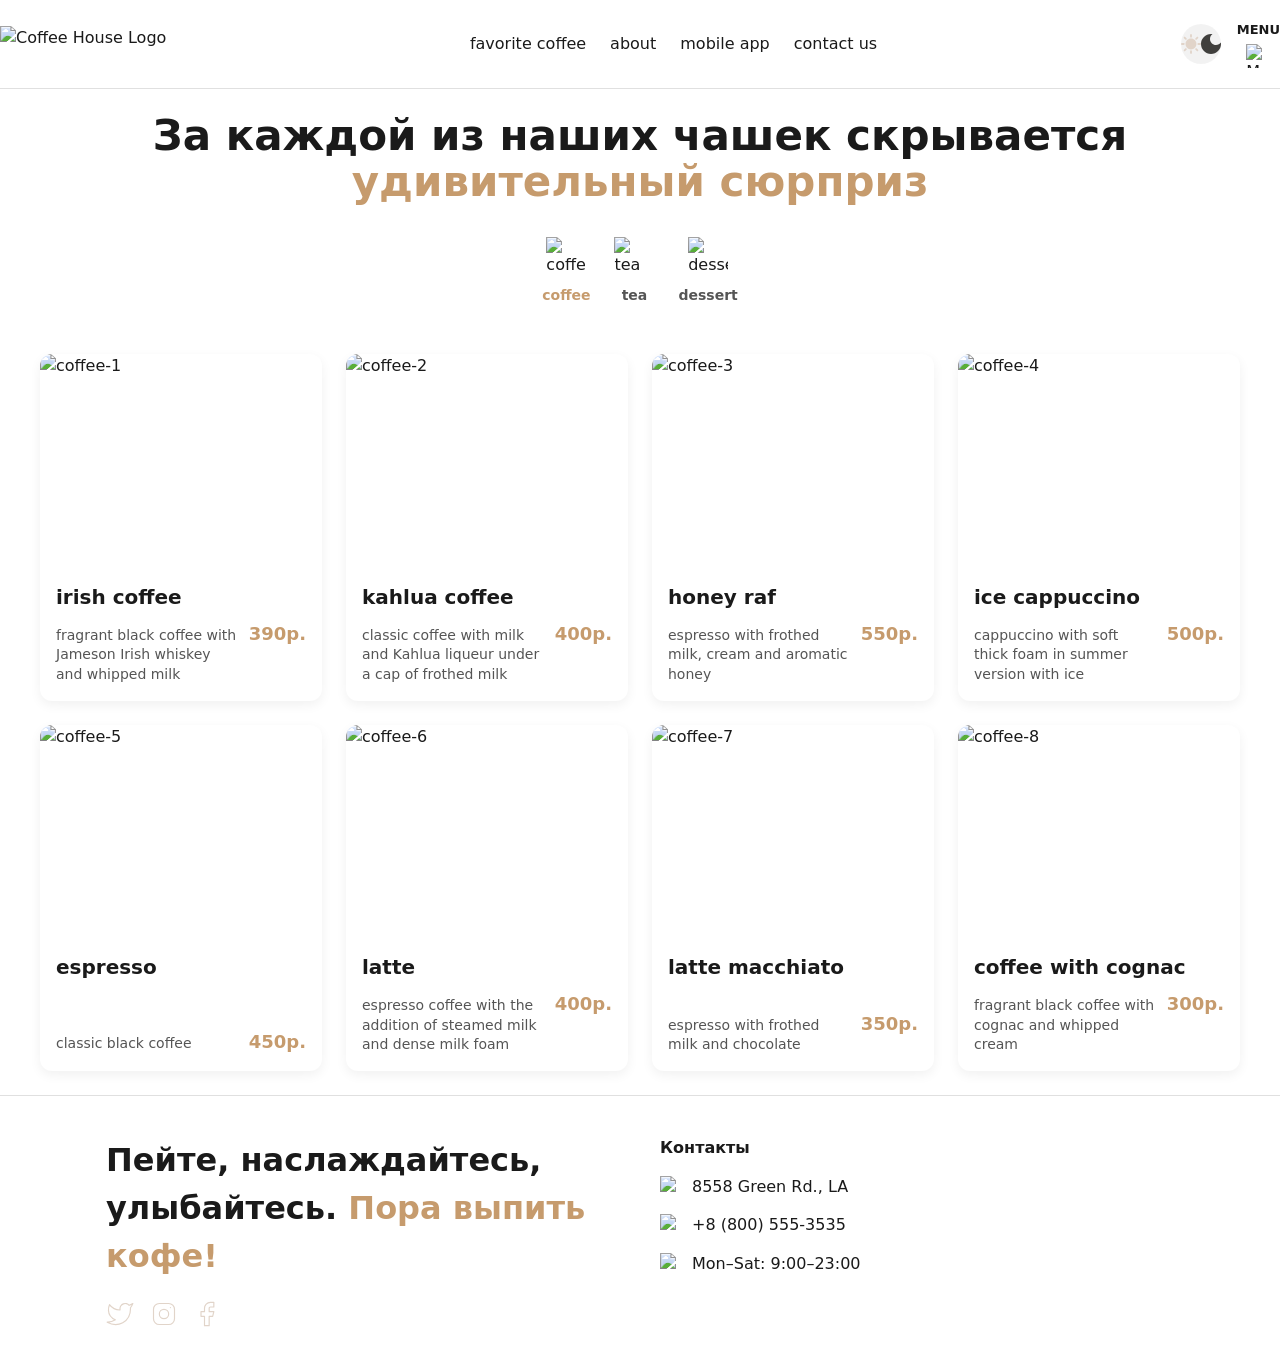
==== catalog.html @ 43e9f980 "feat: Add the page layout" ====
<!doctype html>
<html lang="en">
  <head>
    <meta charset="UTF-8" />
    <meta name="viewport" content="width=device-width, initial-scale=1.0" />
    <link rel="stylesheet" href="style/style.css" />
    <link rel="icon" href="img/header/logo.svg" />
    <link rel="stylesheet" href="style/media.css" />
    <title>Menu</title>
  </head>
  <body>
    <header class="header">
      <div class="header-menu">
        <a href="index.html" class="header-link">
          <img
            class="header-logo"
            src="img/header/logo.svg"
            alt="Coffee House Logo"
          />
        </a>
        <div class="header-navigation">
          <ul class="header__list">
            <li class="header__item">
              <a href="#favorite-coffee" class="header__link"
                >favorite coffee</a
              >
            </li>
            <li class="header__item">
              <a href="#about" class="header__link">about</a>
            </li>
            <li class="header__item">
              <a href="#mobile" class="header__link">mobile app</a>
            </li>
            <li class="header__item">
              <a href="#contacts" class="header__link">contact us</a>
            </li>
          </ul>
        </div>
        <div class="header-actions">
          <button
            type="button"
            class="theme-witch"
            id="theme-toggle"
            aria-label="change theme"
          >
            <span class="theme__light header-theme">
              <img
                class="theme__icon"
                src="img/buttons/Sun.svg"
                alt="Sun Icon"
              />
            </span>
            <span class="theme__dark header-theme">
              <img
                class="theme__icon"
                src="img/buttons/Moon.svg"
                alt="Moon Icon"
              />
            </span>
          </button>
          <a href="catalog.html" class="coffee-menu">
            <p class="coffee-menu__text">menu</p>
            <img
              class="coffee-menu__icon"
              src="img/header/coffee-cup.svg"
              alt="Menu Icon"
            />
          </a>
          <button
            class="hamburger"
            type="button"
            aria-label="Open menu"
            aria-expanded="false"
          >
            <span class="hamburger__line"></span>
          </button>
        </div>
      </div>
    </header>
    <main class="main">
      <div class="main-container">
        <div class="main-container__offer">
          <div class="main-container__offer--wrapper">
            <h1 class="main-container__offer--title">
              За каждой из наших чашек скрывается 
              <span class="color-word">удивительный сюрприз</span>
            </h1>
          </div>
          <div class="main-container__offer--tabs">
            <div class="main-container__offer--tab">
              <img
                src="img/catalog/icon-1.png"
                alt="coffee"
                class="tab__image"
              />
              <p class="tab__text">coffee</p>
            </div>
            <div class="main-container__offer--tab">
              <img src="img/catalog/icon-2.png" alt="tea" class="tab__image" />
              <p class="tab__text">tea</p>
            </div>
            <div class="main-container__offer--tab">
              <img
                src="img/catalog/icon-3.png"
                alt="dessert"
                class="tab__image"
              />
              <p class="tab__text">dessert</p>
            </div>
          </div>
        </div>
        <div class="main-container-grid">
          <div class="main-container-grid__card">
            <img
              src="img/catalog/coffee-1.jpg"
              alt="coffee-1"
              class="main-container-grid__card--image"
            />
            <div class="main-container-grid__wrapper">
              <p class="main-container-grid__card--title">irish coffee</p>
              <div class="main-container-grid__card--wrapper">
                <p class="main-container-grid__card--text">
                  fragrant black coffee with Jameson Irish whiskey and whipped
                  milk
                </p>
                <p class="main-container-grid__card--price">390р.</p>
              </div>
            </div>
          </div>
          <div class="main-container-grid__card">
            <img
              src="img/catalog/coffee-2.jpg"
              alt="coffee-2"
              class="main-container-grid__card--image"
            />
            <div class="main-container-grid__wrapper">
              <p class="main-container-grid__card--title">kahlua coffee</p>
              <div class="main-container-grid__card--wrapper">
                <p class="main-container-grid__card--text">
                  classic coffee with milk and Kahlua liqueur under a cap of
                  frothed milk
                </p>
                <p class="main-container-grid__card--price">400р.</p>
              </div>
            </div>
          </div>
          <div class="main-container-grid__card">
            <img
              src="img/catalog/coffee-3.jpg"
              alt="coffee-3"
              class="main-container-grid__card--image"
            />
            <div class="main-container-grid__wrapper">
              <p class="main-container-grid__card--title">honey raf</p>
              <div class="main-container-grid__card--wrapper">
                <p class="main-container-grid__card--text">
                  espresso with frothed milk, cream and aromatic honey
                </p>
                <p class="main-container-grid__card--price">550р.</p>
              </div>
            </div>
          </div>
          <div class="main-container-grid__card">
            <img
              src="img/catalog/coffee-4.jpg"
              alt="coffee-4"
              class="main-container-grid__card--image"
            />
            <div class="main-container-grid__wrapper">
              <p class="main-container-grid__card--title">ice cappuccino</p>
              <div class="main-container-grid__card--wrapper">
                <p class="main-container-grid__card--text">
                  cappuccino with soft thick foam in summer version with ice
                </p>
                <p class="main-container-grid__card--price">500р.</p>
              </div>
            </div>
          </div>
          <div class="main-container-grid__card">
            <img
              src="img/catalog/coffee-5.jpg"
              alt="coffee-5"
              class="main-container-grid__card--image"
            />
            <div class="main-container-grid__wrapper">
              <p class="main-container-grid__card--title">espresso</p>
              <div class="main-container-grid__card--wrapper">
                <p class="main-container-grid__card--text">
                  classic black coffee
                </p>
                <p class="main-container-grid__card--price">450р.</p>
              </div>
            </div>
          </div>
          <div class="main-container-grid__card">
            <img
              src="img/catalog/coffee-6.jpg"
              alt="coffee-6"
              class="main-container-grid__card--image"
            />
            <div class="main-container-grid__wrapper">
              <p class="main-container-grid__card--title">latte</p>
              <div class="main-container-grid__card--wrapper">
                <p class="main-container-grid__card--text">
                  espresso coffee with the addition of steamed milk and dense
                  milk foam
                </p>
                <p class="main-container-grid__card--price">400р.</p>
              </div>
            </div>
          </div>
          <div class="main-container-grid__card">
            <img
              src="img/catalog/coffee-7.jpg"
              alt="coffee-7"
              class="main-container-grid__card--image"
            />
            <div class="main-container-grid__wrapper">
              <p class="main-container-grid__card--title">latte macchiato</p>
              <div class="main-container-grid__card--wrapper">
                <p class="main-container-grid__card--text">
                  espresso with frothed milk and chocolate
                </p>
                <p class="main-container-grid__card--price">350р.</p>
              </div>
            </div>
          </div>
          <div class="main-container-grid__card">
            <img
              src="img/catalog/coffee-8.jpg"
              alt="coffee-8"
              class="main-container-grid__card--image"
            />
            <div class="main-container-grid__wrapper">
              <p class="main-container-grid__card--title">coffee with cognac</p>
              <div class="main-container-grid__card--wrapper">
                <p class="main-container-grid__card--text">
                  fragrant black coffee with cognac and whipped cream
                </p>
                <p class="main-container-grid__card--price">300р.</p>
              </div>
            </div>
          </div>
        </div>
      </div>
    </main>
    <footer class="footer" id="contacts">
      <div class="footer-container">
        <div class="footer-offer">
          <h2 class="footer-offer__title">
             Пейте, наслаждайтесь, улыбайтесь. <span class="color-word">Пора выпить кофе!</span>
          </h2>
          <div class="footer-offer__socials">
            <a
              href="https://x.com/"
              class="footer-offer__socials--twitter footer-logo"
            >
              <img
                src="img/buttons/twitter.svg"
                alt="twitter-logo"
                class="twitter-logo footer-logo__icon"
              />
            </a>
            <a
              href="https://www.instagram.com/"
              class="footer-offer__socials--instagram footer-logo"
            >
              <img
                src="img/buttons/instagram.svg"
                alt="instagram-logo"
                class="instagram-logo footer-logo__icon"
              />
            </a>
            <a
              href="https://www.facebook.com/"
              class="footer-offer__socials--facebook footer-logo"
            >
              <img
                src="img/buttons/facebook.svg"
                alt="facebook-logo"
                class="facebook-logo footer-logo__icon"
              />
            </a>
          </div>
        </div>
        <div class="footer-contacts-info">
          <p class="footer-contacts-info__title">Контакты</p>
          <div class="footer-contacts-info__description">
            <a
              href="https://www.google.com/maps?vet=10CAAQoqAOahcKEwiwgLDBm4CXAxUAAAAAHQAAAAAQFg..i&mstk=AUtExfA_n0aw0SL53sL35v7tzsXm1c_JzADtxvGyId2HOaVjwvYspv1mp1q4BPA9dtkirXjE4hop9Ao_3JP-SMYvXIAv0XN-SOpZOWgmy21TU7qrx0IIFSRRXFz6eRBMhDhsfYrN6tCBzZElpmiBy2D3LbKN2sghtTIf_d3w8UrkyxKyUlM&pvq=Cg0vZy8xMWw1Y3NuYm5jgAEBkAEB&fvr=1&cs=1&um=1&ie=UTF-8&fb=1&gl=ru&sa=X&ftid=0x80c2be9679dfc7e3:0x77f2e7a4e452a17a"
              class="footer-contacts-info__description--links"
            >
              <img
                src="img/footer/pin-alt.svg"
                alt="pin-alt"
                class="footer-contacts-info__description--image"
              />
              <p class="footer-contacts-info__description--text">
                8558 Green Rd., LA
              </p>
            </a>
            <a
              href="tel:+1(603)555-0123"
              class="footer-contacts-info__description--links"
            >
              <img
                src="img/footer/phone.svg"
                alt="phone"
                class="footer-contacts-info__description--image"
              />
              <p class="footer-contacts-info__description--text">
                +8 (800) 555-3535
              </p>
            </a>
            <a href="#" class="footer-contacts-info__description--links">
              <img
                src="img/footer/clock.svg"
                alt="clock"
                class="footer-contacts-info__description--image"
              />
              <p class="footer-contacts-info__description--text">
                Mon–Sat: 9:00–23:00
              </p>
            </a>
          </div>
        </div>
      </div>
    </footer>
    <script src="index.js"></script>
  </body>
</html>
---- style/style.css ----
/* --- Базовые сбросы и переменные --- */
* {
  box-sizing: border-box;
  margin: 0;
  padding: 0;
}

:root {
  --bg-body: #ffffff;
  --text-main: #1a1a1a;
  --text-secondary: #555555;
  --accent: #c69b6d; /* кофейный акцент */
  --border: #e0e0e0;
  --header-height: 72px;

  --font-base: 16px;
  --line-height: 1.5;
}

[data-theme="dark"] {
  --bg-body: #121212;
  --text-main: #f0f0f0;
  --text-secondary: #aaaaaa;
  --border: #333333;
}

html {
  font-size: var(--font-base);
}

body {
  background-color: var(--bg-body);
  color: var(--text-main);
  line-height: var(--line-height);
  font-family: system-ui, -apple-system, Segoe UI, Roboto, Helvetica, Arial, sans-serif;
}

img {
  display: block;
  max-width: 100%;
  height: auto;
}

a {
  text-decoration: none;
  color: inherit;
}

ul {
  list-style: none;
}

button {
  border: none;
  background: none;
  cursor: pointer;
  outline: none;
}

.section {
  padding: 64px 16px;
}

/* --- Header --- */
.header {
  position: sticky;
  top: 0;
  z-index: 1000;
  background-color: var(--bg-body);
  border-bottom: 1px solid var(--border);
  padding-top: 8px;
  padding-bottom: 8px;
}

.header-menu {
  max-width: 1280px;
  margin: 0 auto;
  display: flex;
  align-items: center;
  justify-content: space-between;
  height: var(--header-height);
}

.header-logo {
  height: 36px;
  width: auto;
  display: block;
}

.header-navigation {
  display: flex;
  gap: 24px;
}

.header__list {
  display: flex;
  gap: 24px;
}

.header__link {
  color: var(--text-main);
  font-weight: 500;
  transition: color 0.2s;
}

.header__link:hover {
  color: var(--accent);
}

.header-actions {
  display: flex;
  align-items: center;
  gap: 16px;
}

.theme-witch {
  display: flex;
  align-items: center;
  justify-content: center;
  width: 40px;
  height: 40px;
  border-radius: 50%;
  background-color: rgba(0, 0, 0, 0.05);
  transition: background-color 0.2s;
}

.theme-witch:hover {
  background-color: rgba(0, 0, 0, 0.1);
}

.theme__icon {
  width: 20px;
  height: 20px;
}

.coffee-menu {
  display: flex;
  flex-direction: column;
  align-items: center;
  gap: 4px;
}

.coffee-menu__text {
  font-size: 13px;
  font-weight: 600;
  text-transform: uppercase;
}

.coffee-menu__icon {
  width: 24px;
  height: 24px;
}

.hamburger {
  display: none; /* скрыто на десктопе */
  width: 32px;
  height: 32px;
}

.hamburger__line {
  position: relative;
  width: 100%;
  height: 2px;
  background-color: var(--text-main);
  display: block;
}

.hamburger__line::before,
.hamburger__line::after {
  content: "";
  position: absolute;
  left: 0;
  width: 100%;
  height: 2px;
  background-color: var(--text-main);
}

.hamburger__line::before { top: -8px; }
.hamburger__line::after { top: 8px; }

/* --- Hero --- */
.hero-container {
  max-width: 1100px;
  margin: 0 auto;
  text-align: center;
}

.hero-offer__title {
  font-size: clamp(28px, 5vw, 48px);
  line-height: 1.1;
  margin-bottom: 16px;
}

.color-word {
  color: var(--accent);
}

.hero-offer__description {
  font-size: 18px;
  color: var(--text-secondary);
  margin-bottom: 28px;
  max-width: 600px;
  margin-left: auto;
  margin-right: auto;
}

.hero-offer__button {
  display: inline-block;
  padding: 14px 32px;
  background-color: var(--accent);
  color: #fff;
  border-radius: 6px;
  font-weight: 600;
  transition: opacity 0.2s;
}

.hero-offer__button:hover {
  opacity: 0.9;
}

/* --- Slider (упрощённо, без JS-логики самого слайдера) --- */
.favorite-coffee-container {
  max-width: 1100px;
  margin: 0 auto;
}

.favorite-coffee__title {
  font-size: clamp(24px, 4vw, 36px);
  text-align: center;
  margin-bottom: 32px;
}

.favorite-coffee__slider {
  position: relative;
  max-width: 900px;
  margin: 0 auto;
}

.favorite-coffee__arrow {
  position: absolute;
  top: 50%;
  transform: translateY(-50%);
  width: 40px;
  height: 40px;
  background-color: rgba(255, 255, 255, 0.8);
  backdrop-filter: blur(4px);
  border-radius: 50%;
  display: flex;
  align-items: center;
  justify-content: center;
}

.favorite-coffee__arrow--left { left: 0; }
.favorite-coffee__arrow--right { right: 0; }

.favorite-coffee__arrow img {
  width: 16px;
  height: 16px;
}

.favorite-coffee__slider--row {
  display: grid;
  grid-template-columns: 1fr;
  gap: 24px;
}

.favorite-coffee__slider--content {
  display: flex;
  flex-direction: column;
  align-items: center;
  text-align: center;
}

.favorite-coffee__slider--1 {
  width: 100%;
  max-width: 400px;
  height: auto;
}

.favorite-coffee__slider--description--title {
  font-size: 22px;
  margin: 16px 0 8px;
}

.favorite-coffee__slider--description--text {
  color: var(--text-secondary);
  margin-bottom: 12px;
}

.favorite-coffee__slider--description--price {
  font-weight: 700;
  font-size: 20px;
  color: var(--accent);
}

/* --- About --- */
.about__title {
  font-size: clamp(24px, 4vw, 36px);
  text-align: center;
  margin-bottom: 40px;
}

.about-container {
  max-width: 1100px;
  margin: 0 auto;
}

.about__images {
  display: grid;
  grid-template-columns: repeat(auto-fit, minmax(240px, 1fr));
  gap: 16px;
}

.about__images--column--big {
  width: 100%;
  aspect-ratio: 4/3;
  object-fit: cover;
}

.about__images--column--small {
  width: 100%;
  aspect-ratio: 3/4;
  object-fit: cover;
}

/* --- Mobile App --- */
.mobile-app-container {
  max-width: 1100px;
  margin: 0 auto;
  display: grid;
  grid-template-columns: 1fr 1fr;
  gap: 40px;
  align-items: center;
}

.mobile-app-container__offer--title {
  font-size: clamp(24px, 4vw, 32px);
  margin-bottom: 16px;
}

.mobile-app-container__offer--text {
  color: var(--text-secondary);
  margin-bottom: 24px;
}

.mobile-app-container__offer--buttons {
  display: flex;
  flex-direction: column;
  gap: 12px;
}

.mobile-buttons {
  display: flex;
  align-items: center;
  gap: 12px;
  padding: 12px 16px;
  border-radius: 8px;
  background-color: #fff;
  box-shadow: 0 4px 12px rgba(0,0,0,0.08);
}

.button-app-store__image,
.button-google-play__image {
  width: 24px;
  height: 24px;
}

.mobile-app-container__image {
  width: 100%;
  max-width: 420px;
  height: auto;
  justify-self: end;
}

/* --- Footer --- */
.footer {
  background-color: var(--bg-body);
  border-top: 1px solid var(--border);
}

.footer-container {
  max-width: 1100px;
  margin: 0 auto;
  padding: 40px 16px;
  display: grid;
  grid-template-columns: 1fr 1fr;
  gap: 40px;
}

.footer-offer__title {
  font-size: clamp(24px, 4vw, 32px);
  margin-bottom: 20px;
}

.footer-offer__socials {
  display: flex;
  gap: 16px;
}

.footer-logo__icon {
  width: 28px;
  height: 28px;
}

.footer-contacts-info__title {
  font-weight: 700;
  margin-bottom: 16px;
}

.footer-contacts-info__description {
  display: flex;
  flex-direction: column;
  gap: 16px;
}

.footer-contacts-info__description--links {
  display: flex;
  align-items: flex-start;
  gap: 12px;
  color: var(--text-main);
}

.footer-contacts-info__description--image {
  width: 20px;
  height: 20px;
}

.footer-contacts-info__description--text {
  line-height: 1.4;
}

/* --- Базовые сбросы и переменные --- */
* {
  box-sizing: border-box;
  margin: 0;
  padding: 0;
}

:root {
  --bg-body: #ffffff;
  --text-main: #1a1a1a;
  --text-secondary: #555555;
  --accent: #c69b6d;
  --border: #e0e0e0;
  --header-height: 72px;

  --font-base: 16px;
  --line-height: 1.5;
}

[data-theme="dark"] {
  --bg-body: #121212;
  --text-main: #f0f0f0;
  --text-secondary: #aaaaaa;
  --border: #333333;
}

html {
  font-size: var(--font-base);
}

body {
  background-color: var(--bg-body);
  color: var(--text-main);
  line-height: var(--line-height);
  font-family: system-ui, -apple-system, Segoe UI, Roboto, Helvetica, Arial, sans-serif;
}

img {
  display: block;
  max-width: 100%;
  height: auto;
}

a {
  text-decoration: none;
  color: inherit;
}

ul {
  list-style: none;
}

button {
  border: none;
  background: none;
  cursor: pointer;
  outline: none;
}

/* --- Header (тот же, что и на главной) --- */
.header {
  position: sticky;
  top: 0;
  z-index: 1000;
  background-color: var(--bg-body);
  border-bottom: 1px solid var(--border);
  padding-top: 8px;
  padding-bottom: 8px;
}

.header-menu {
  max-width: 1280px;
  margin: 0 auto;
  display: flex;
  align-items: center;
  justify-content: space-between;
  height: var(--header-height);
}

.header-logo {
  height: 36px;
  width: auto;
  display: block;
}

.header-navigation {
  display: flex;
  gap: 24px;
}

.header__list {
  display: flex;
  gap: 24px;
}

.header__link {
  color: var(--text-main);
  font-weight: 500;
  transition: color 0.2s;
}

.header__link:hover {
  color: var(--accent);
}

.header-actions {
  display: flex;
  align-items: center;
  gap: 16px;
}

.theme-witch {
  display: flex;
  align-items: center;
  justify-content: center;
  width: 40px;
  height: 40px;
  border-radius: 50%;
  background-color: rgba(0, 0, 0, 0.05);
  transition: background-color 0.2s;
}

.theme-witch:hover {
  background-color: rgba(0, 0, 0, 0.1);
}

.theme__icon {
  width: 20px;
  height: 20px;
}

.coffee-menu {
  display: flex;
  flex-direction: column;
  align-items: center;
  gap: 4px;
}

.coffee-menu__text {
  font-size: 13px;
  font-weight: 600;
  text-transform: uppercase;
}

.coffee-menu__icon {
  width: 24px;
  height: 24px;
}

.hamburger {
  display: none; /* скрыто на десктопе */
  width: 32px;
  height: 32px;
}

.hamburger__line {
  position: relative;
  width: 100%;
  height: 2px;
  background-color: var(--text-main);
  display: block;
}

.hamburger__line::before,
.hamburger__line::after {
  content: "";
  position: absolute;
  left: 0;
  width: 100%;
  height: 2px;
  background-color: var(--text-main);
}

.hamburger__line::before { top: -8px; }
.hamburger__line::after { top: 8px; }

/* --- Main --- */
.main {
  padding: 24px 16px;
}

.main-container {
  max-width: 1200px;
  margin: 0 auto;
}

.main-container__offer {
  margin-bottom: 48px;
}

.main-container__offer--wrapper {
  text-align: center;
  margin-bottom: 32px;
}

.main-container__offer--title {
  font-size: clamp(28px, 5vw, 42px);
  line-height: 1.1;
}

.color-word {
  color: var(--accent);
}

/* Табы (категории) */
.main-container__offer--tabs {
  display: flex;
  justify-content: center;
  gap: 24px;
  flex-wrap: wrap;
}

.main-container__offer--tab {
  display: flex;
  flex-direction: column;
  align-items: center;
  cursor: pointer;
}

.tab__image {
  width: 40px;
  height: 40px;
  object-fit: contain;
  margin-bottom: 8px;
}

.tab__text {
  font-size: 14px;
  font-weight: 600;
  color: var(--text-secondary);
}

.main-container__offer--tab.active .tab__text {
  color: var(--accent);
}

/* Сетка карточек */
.main-container-grid {
  display: grid;
  grid-template-columns: repeat(auto-fill, minmax(260px, 1fr));
  gap: 24px;
}

.main-container-grid__card {
  display: flex;
  flex-direction: column;
  overflow: hidden;
  border-radius: 12px;
  box-shadow: 0 4px 12px rgba(0,0,0,0.06);
  background-color: #fff;
  transition: transform 0.2s, box-shadow 0.2s;
}

.main-container-grid__card:hover {
  transform: translateY(-4px);
  box-shadow: 0 8px 20px rgba(0,0,0,0.1);
}

.main-container-grid__card--image {
  width: 100%;
  aspect-ratio: 4/3;
  object-fit: cover;
}

.main-container-grid__wrapper {
  padding: 16px;
  display: flex;
  flex-direction: column;
  flex-grow: 1;
}

.main-container-grid__card--title {
  font-size: 20px;
  font-weight: 700;
  margin-bottom: 8px;
}

.main-container-grid__card--wrapper {
  margin-top: auto;
  display: flex;
  justify-content: space-between;
  align-items: baseline;
}

.main-container-grid__card--text {
  color: var(--text-secondary);
  font-size: 14px;
  line-height: 1.4;
  margin-right: 12px;
}

.main-container-grid__card--price {
  font-weight: 700;
  color: var(--accent);
  font-size: 18px;
}

/* Footer (тот же, что и на главной) */
.footer {
  background-color: var(--bg-body);
  border-top: 1px solid var(--border);
}

.footer-container {
  max-width: 1100px;
  margin: 0 auto;
  padding: 40px 16px;
  display: grid;
  grid-template-columns: 1fr 1fr;
  gap: 40px;
}

.footer-offer__title {
  font-size: clamp(24px, 4vw, 32px);
  margin-bottom: 20px;
}

.footer-offer__socials {
  display: flex;
  gap: 16px;
}

.footer-logo__icon {
  width: 28px;
  height: 28px;
}

.footer-contacts-info__title {
  font-weight: 700;
  margin-bottom: 16px;
}

.footer-contacts-info__description {
  display: flex;
  flex-direction: column;
  gap: 16px;
}

.footer-contacts-info__description--links {
  display: flex;
  align-items: flex-start;
  gap: 12px;
  color: var(--text-main);
}

.footer-contacts-info__description--image {
  width: 20px;
  height: 20px;
}

.footer-contacts-info__description--text {
  line-height: 1.4;
}
---- style/media.css ----
/* --- Адаптивность (Mobile First + Tablet + Desktop) --- */
@media (min-width: 768px) {
  .header-navigation {
    display: flex;
  }
  .hamburger {
    display: none;
  }
}

@media (max-width: 767px) {
  .header-menu {
    flex-wrap: wrap;
    justify-content: space-between;
    padding: 0 12px;
  }

  .header-navigation {
    position: absolute;
    top: var(--header-height);
    left: 0;
    width: 100%;
    background-color: var(--bg-body);
    border-bottom: 1px solid var(--border);
    padding: 16px 0;
    display: none; /* скрыто по умолчанию */
    flex-direction: column;
    align-items: center;
    gap: 16px;
  }

  .header-navigation.active {
    display: flex;
  }

  .hamburger {
    display: block;
    order: 3; /* кнопка справа */
  }

  .hero-offer__description {
    font-size: 16px;
  }

  .favorite-coffee__slider--row {
    grid-template-columns: 1fr;
  }

  .about__images {
    grid-template-columns: 1fr 1fr;
  }

  .mobile-app-container {
    grid-template-columns: 1fr;
    text-align: center;
  }

  .mobile-app-container__image {
    justify-self: center;
  }

  .footer-container {
    grid-template-columns: 1fr;
    text-align: center;
  }

  .footer-offer__socials {
    justify-content: center;
  }
}

@media (min-width: 1024px) {
  .section {
    padding: 80px 24px;
  }

  .mobile-app-container__image {
    max-width: 520px;
  }
}
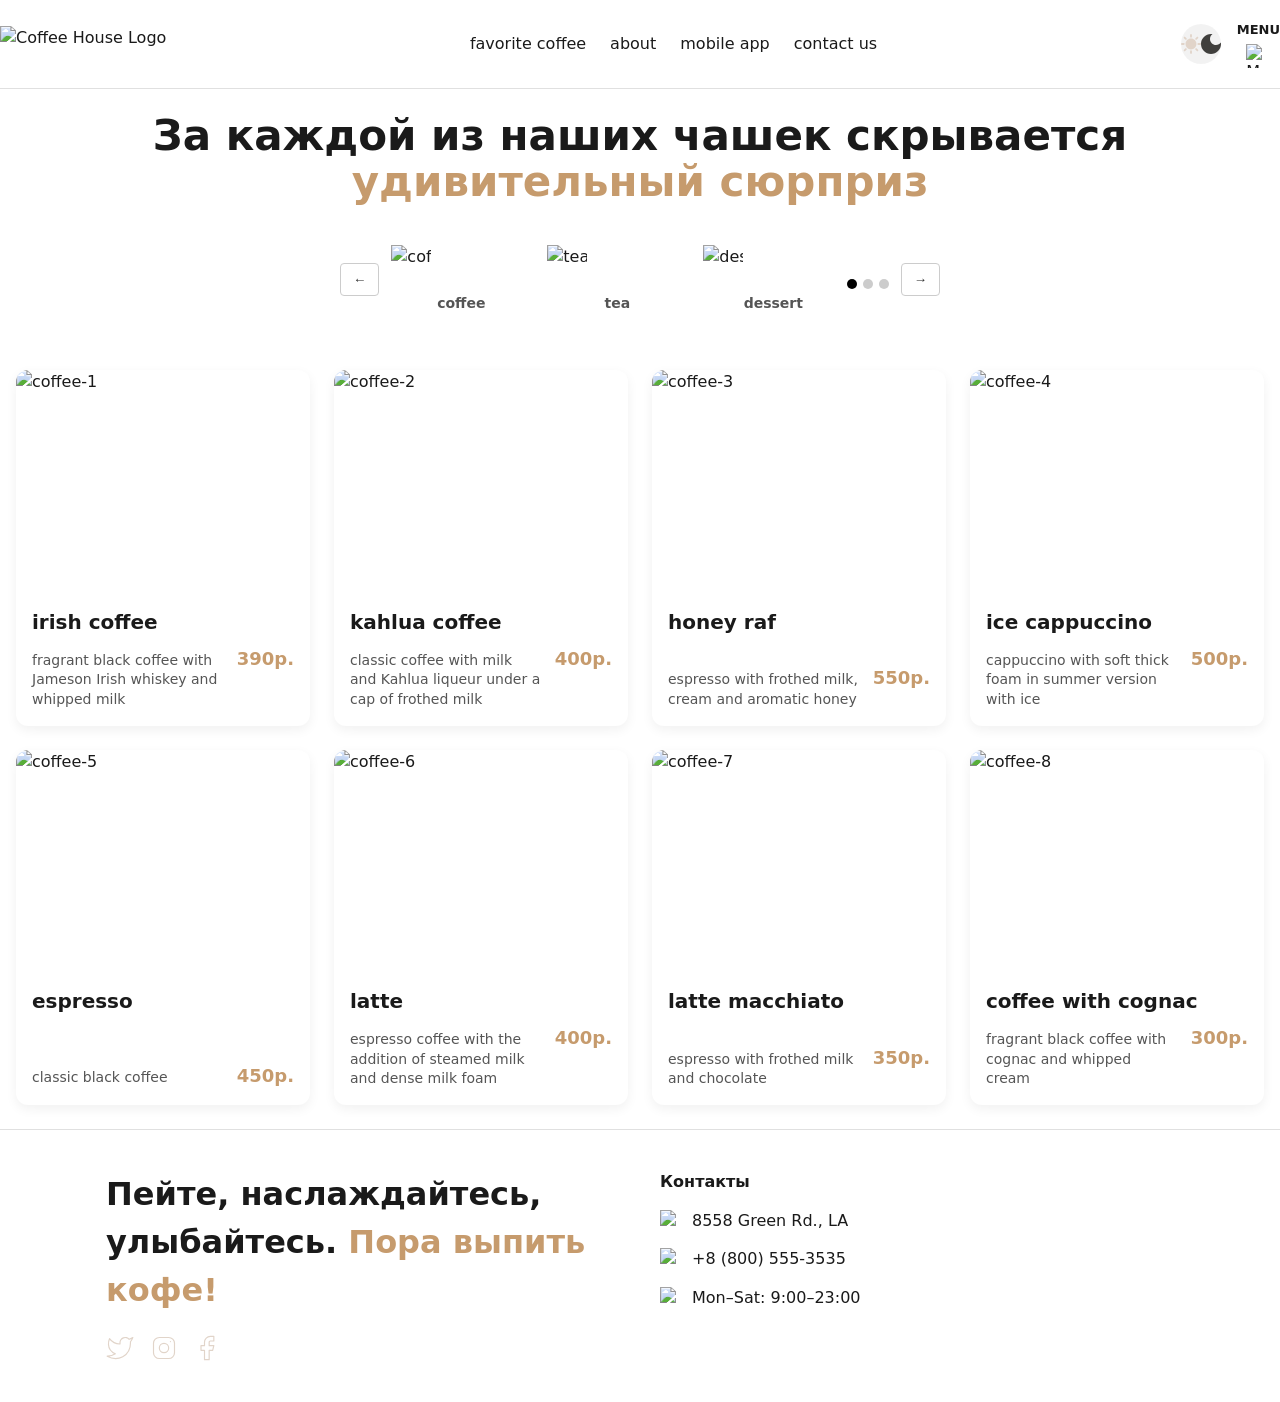
==== commit 5c9d4df6: "fix: file js" ====
--- a/catalog.html
+++ b/catalog.html
@@ -86,7 +86,27 @@
               <span class="color-word">удивительный сюрприз</span>
             </h1>
           </div>
-          <div class="main-container__offer--tabs">
+               <div class="slider-wrapper">
+  <button type="button" class="slider-btn slider-btn--prev" aria-label="Previous">←</button>
+  <div class="slider-track">
+    <div class="slider-slide">
+      <img src="img/catalog/icon-1.png" alt="coffee" class="tab__image" />
+      <p class="tab__text">coffee</p>
+    </div>
+    <div class="slider-slide">
+      <img src="img/catalog/icon-2.png" alt="tea" class="tab__image" />
+      <p class="tab__text">tea</p>
+    </div>
+    <div class="slider-slide">
+      <img src="img/catalog/icon-3.png" alt="dessert" class="tab__image" />
+      <p class="tab__text">dessert</p>
+    </div>
+  </div>
+  <div class="slider-indicators"></div>
+  <button type="button" class="slider-btn slider-btn--next" aria-label="Next">→</button>
+</div>
+
+          <!-- <div class="main-container__offer--tabs">
             <div class="main-container__offer--tab">
               <img
                 src="img/catalog/icon-1.png"
@@ -106,7 +126,7 @@
                 class="tab__image"
               />
               <p class="tab__text">dessert</p>
-            </div>
+            </div> -->
           </div>
         </div>
         <div class="main-container-grid">
--- a/style/style.css
+++ b/style/style.css
@@ -782,3 +782,203 @@
 .footer-contacts-info__description--text {
   line-height: 1.4;
 }
+/* Бургер-меню: скрываем навигацию на мобильных, показываем по клику */
+.header-navigation {
+  display: flex;
+}
+@media (max-width: 768px) {
+  .header-navigation {
+    position: absolute;
+    top: 100%;
+    left: 0;
+    width: 100%;
+    flex-direction: column;
+    background: var(--bg-color, #fff);
+    box-shadow: 0 4px 12px rgba(0,0,0,0.1);
+    transform: translateY(-150%);
+    transition: transform 0.3s ease;
+    padding: 1rem 0;
+  }
+  .header-navigation.active {
+    transform: translateY(0);
+  }
+}
+
+/* Карусель */
+.slider-wrapper {
+  position: relative;
+  max-width: 600px;
+  margin: 0 auto;
+  display: flex;
+  align-items: center;
+  justify-content: space-between;
+  gap: 12px;
+}
+.slider-track {
+  display: flex;
+  overflow-x: auto;
+  scroll-snap-type: x mandatory;
+  gap: 16px;
+  padding: 8px 0;
+}
+.slider-track::-webkit-scrollbar { display: none; }
+.slider-slide {
+  min-width: 140px;
+  flex-shrink: 0;
+  scroll-snap-align: center;
+  text-align: center;
+}
+.slider-btn {
+  background: none;
+  border: 1px solid #ccc;
+  color: #333;
+  padding: 8px 12px;
+  cursor: pointer;
+  border-radius: 4px;
+}
+.slider-btn:hover { border-color: #000; }
+
+/* Карточки: скрываем лишние по умолчанию */
+.main-container-grid__card.hidden {
+  display: none;
+}
+.grid-controls {
+  margin-top: 2rem;
+  text-align: center;
+}
+.btn-primary {
+  padding: 10px 20px;
+  background: #000;
+  color: #fff;
+  border: none;
+  border-radius: 4px;
+  cursor: pointer;
+}
+.btn-primary:hover { background: #333; }
+
+/* Модальное окно */
+.modal {
+  position: fixed;
+  inset: 0;
+  background: rgba(0,0,0,0.5);
+  display: flex;
+  align-items: center;
+  justify-content: center;
+  opacity: 0;
+  visibility: hidden;
+  transition: opacity 0.2s, visibility 0.2s;
+}
+.modal[aria-hidden="false"] {
+  opacity: 1;
+  visibility: visible;
+}
+.modal-content {
+  background: #fff;
+  padding: 24px;
+  width: 90%;
+  max-width: 500px;
+  position: relative;
+  border-radius: 8px;
+}
+.modal-close {
+  position: absolute;
+  top: 12px;
+  right: 16px;
+  background: none;
+  border: none;
+  font-size: 24px;
+  line-height: 1;
+  cursor: pointer;
+  color: #333;
+}
+.modal-image {
+  width: 100%;
+  height: auto;
+  border-radius: 8px;
+  margin-bottom: 16px;
+  object-fit: cover;
+}
+.option-label {
+  display: block;
+  margin-top: 12px;
+}
+.option-select {
+  width: 100%;
+  padding: 6px;
+}
+.modal-total {
+  margin-top: 16px;
+  font-weight: bold;
+}
+.slider-wrapper {
+  position: relative;
+  max-width: 600px;
+  margin: 0 auto;
+  display: flex;
+  align-items: center;
+  justify-content: space-between;
+  gap: 12px;
+}
+
+.slider-track {
+  display: flex;
+  overflow-x: auto;
+  scroll-snap-type: x mandatory;
+  gap: 16px;
+  padding: 8px 0;
+  /* Плавный скролл */
+  scroll-behavior: smooth;
+  /* Скрываем лишнее */
+  white-space: nowrap;
+}
+
+/* Чтобы скроллбар не мешал, но оставался доступным */
+.slider-track::-webkit-scrollbar {
+  height: 4px;
+}
+.slider-track::-webkit-scrollbar-thumb {
+  background: #ccc;
+  border-radius: 2px;
+}
+
+.slider-slide {
+  min-width: 140px;       /* ширина одного слайда */
+  flex-shrink: 0;         /* не сжимать */
+  scroll-snap-align: center;
+  text-align: center;
+}
+
+@media (max-width: 500px) {
+  .slider-slide {
+    min-width: 110px;     /* чуть меньше на мобильных */
+  }
+}
+
+.slider-btn {
+  background: none;
+  border: 1px solid #ccc;
+  color: #333;
+  padding: 8px 12px;
+  cursor: pointer;
+  border-radius: 4px;
+}
+.slider-btn:hover {
+  border-color: #000;
+}
+
+.slider-indicators {
+  display: flex;
+  justify-content: center;
+  gap: 6px;
+  margin-top: 8px;
+}
+.slider-indicator {
+  width: 10px;
+  height: 10px;
+  background: #ccc;
+  border-radius: 50%;
+  cursor: pointer;
+}
+.slider-indicator.active {
+  background: #000;
+}
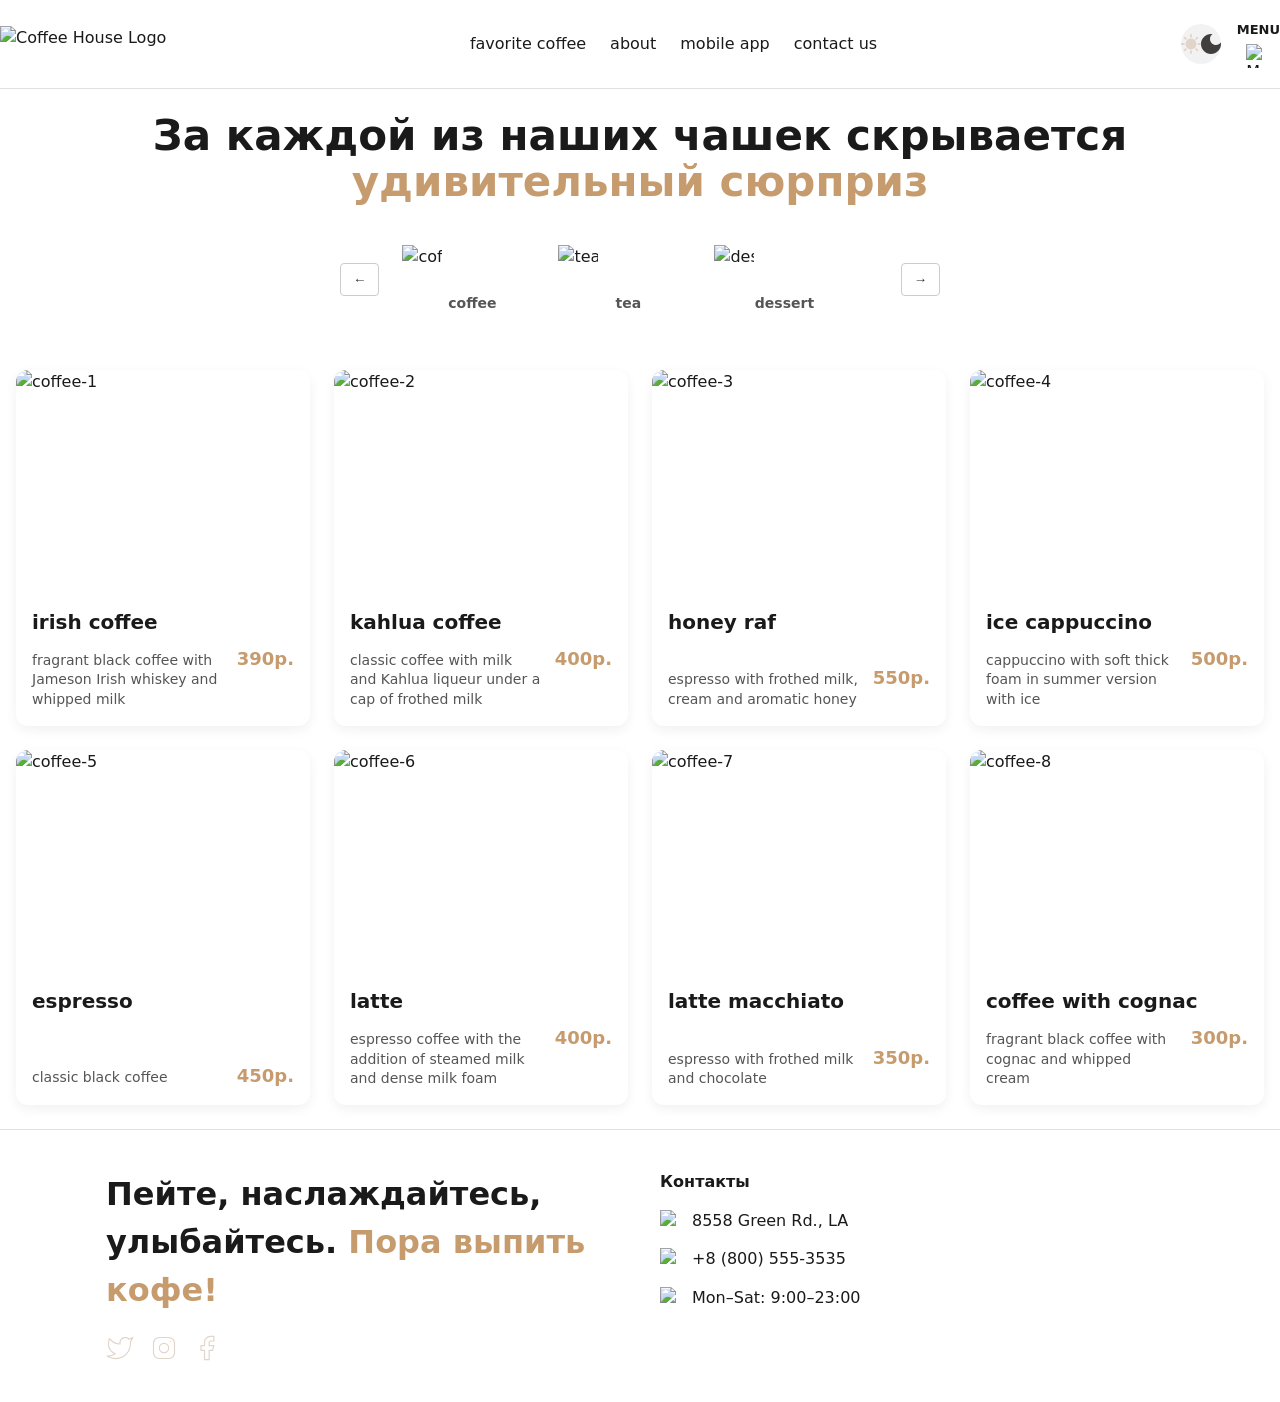
==== commit cfe91002: "fix: humberger and tabs:" ====
--- a/catalog.html
+++ b/catalog.html
@@ -105,28 +105,6 @@
   <div class="slider-indicators"></div>
   <button type="button" class="slider-btn slider-btn--next" aria-label="Next">→</button>
 </div>
-
-          <!-- <div class="main-container__offer--tabs">
-            <div class="main-container__offer--tab">
-              <img
-                src="img/catalog/icon-1.png"
-                alt="coffee"
-                class="tab__image"
-              />
-              <p class="tab__text">coffee</p>
-            </div>
-            <div class="main-container__offer--tab">
-              <img src="img/catalog/icon-2.png" alt="tea" class="tab__image" />
-              <p class="tab__text">tea</p>
-            </div>
-            <div class="main-container__offer--tab">
-              <img
-                src="img/catalog/icon-3.png"
-                alt="dessert"
-                class="tab__image"
-              />
-              <p class="tab__text">dessert</p>
-            </div> -->
           </div>
         </div>
         <div class="main-container-grid">
--- a/style/style.css
+++ b/style/style.css
@@ -981,4 +981,4 @@
 }
 .slider-indicator.active {
   background: #000;
-}
+}
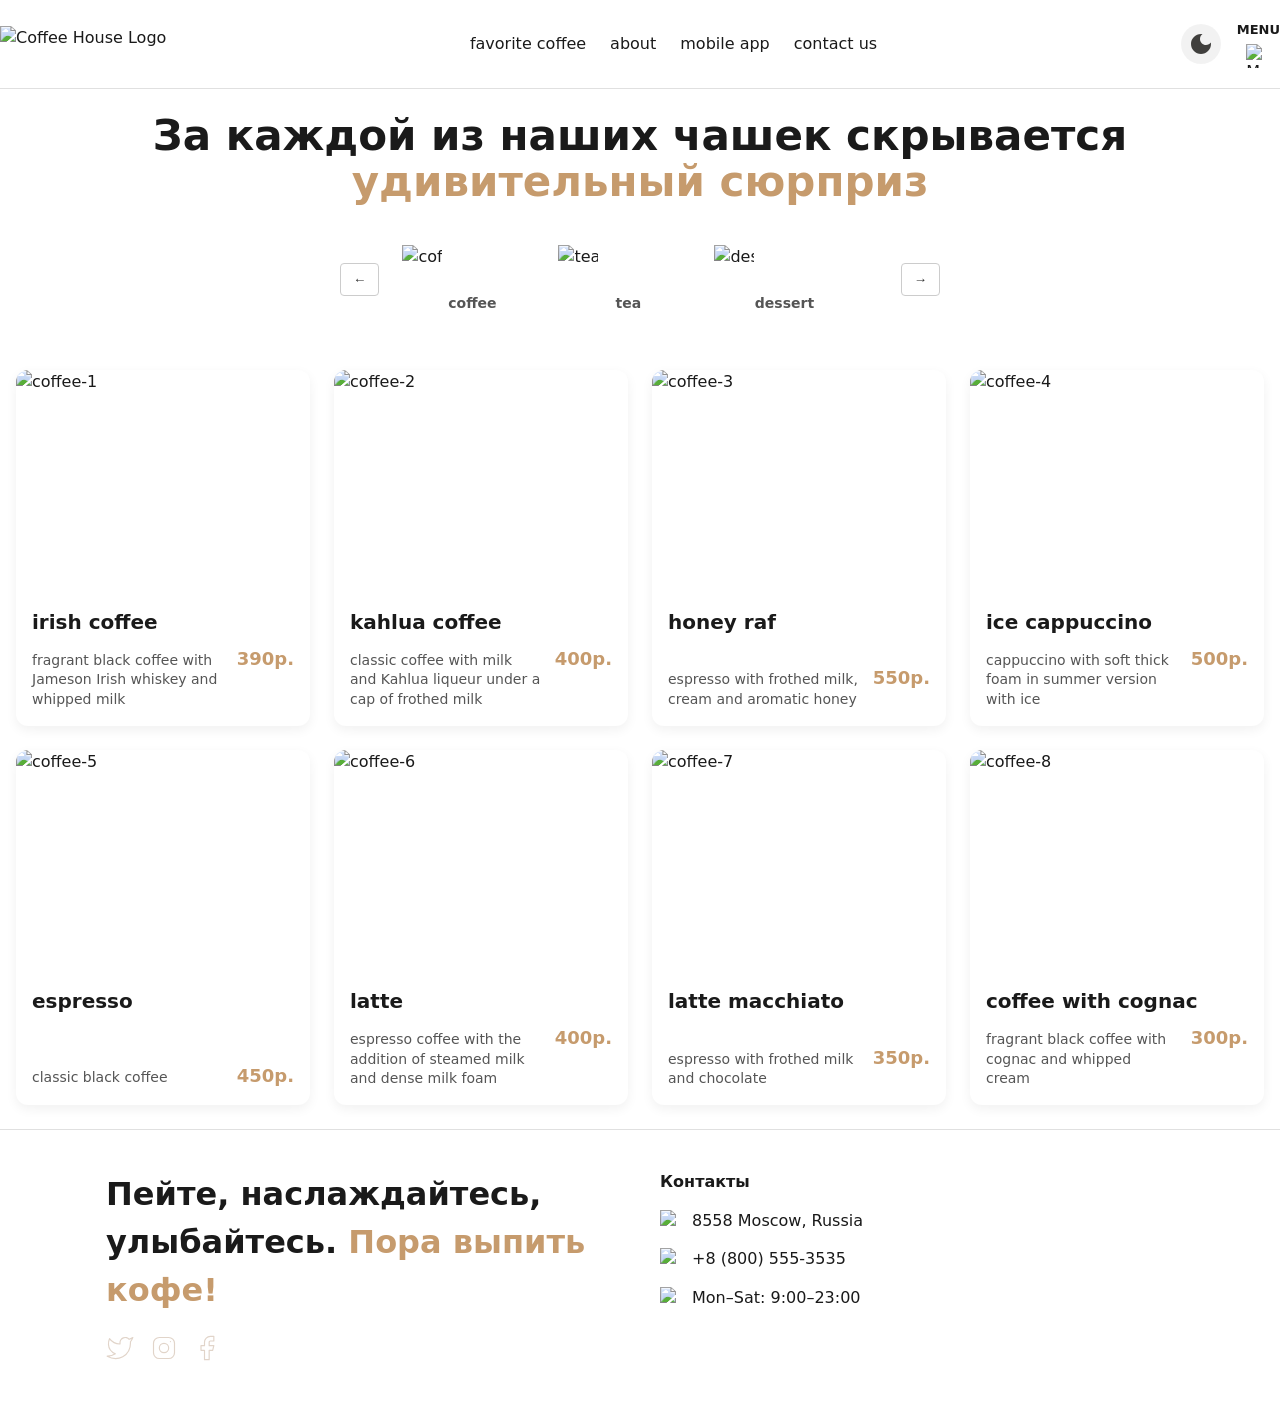
==== commit 08c0a445: "fix: add slaider" ====
--- a/catalog.html
+++ b/catalog.html
@@ -3,9 +3,13 @@
   <head>
     <meta charset="UTF-8" />
     <meta name="viewport" content="width=device-width, initial-scale=1.0" />
-    <link rel="stylesheet" href="style/style.css" />
-    <link rel="icon" href="img/header/logo.svg" />
-    <link rel="stylesheet" href="style/media.css" />
+    <link rel="stylesheet" href="style/style.css">
+    <link rel="icon" href="img/header/logo.svg">
+    <link rel="stylesheet" href="img/buttons">
+    <link rel="stylesheet" href="img/Catalog">
+    <link rel="stylesheet" href="img/Footer/">
+    <link rel="stylesheet" href="img/Main">
+    <link rel="stylesheet" href="style/media.css">
     <title>Menu</title>
   </head>
   <body>
@@ -86,9 +90,11 @@
               <span class="color-word">удивительный сюрприз</span>
             </h1>
           </div>
-               <div class="slider-wrapper">
+             <div class="slider-wrapper">
   <button type="button" class="slider-btn slider-btn--prev" aria-label="Previous">←</button>
+
   <div class="slider-track">
+    <!-- Слайды: минимум 3, можно добавить больше -->
     <div class="slider-slide">
       <img src="img/catalog/icon-1.png" alt="coffee" class="tab__image" />
       <p class="tab__text">coffee</p>
@@ -102,9 +108,13 @@
       <p class="tab__text">dessert</p>
     </div>
   </div>
+
+  <!-- Индикаторы -->
   <div class="slider-indicators"></div>
+
   <button type="button" class="slider-btn slider-btn--next" aria-label="Next">→</button>
 </div>
+
           </div>
         </div>
         <div class="main-container-grid">
@@ -294,7 +304,7 @@
                 class="footer-contacts-info__description--image"
               />
               <p class="footer-contacts-info__description--text">
-                8558 Green Rd., LA
+                8558 Moscow, Russia
               </p>
             </a>
             <a
--- a/style/style.css
+++ b/style/style.css
@@ -9,10 +9,9 @@
   --bg-body: #ffffff;
   --text-main: #1a1a1a;
   --text-secondary: #555555;
-  --accent: #c69b6d; /* кофейный акцент */
+  --accent: #c69b6d;
   --border: #e0e0e0;
   --header-height: 72px;
-
   --font-base: 16px;
   --line-height: 1.5;
 }
@@ -152,7 +151,7 @@
 }
 
 .hamburger {
-  display: none; /* скрыто на десктопе */
+  display: none;
   width: 32px;
   height: 32px;
 }
@@ -218,7 +217,7 @@
   opacity: 0.9;
 }
 
-/* --- Slider (упрощённо, без JS-логики самого слайдера) --- */
+/* --- Slider (Hero section) --- */
 .favorite-coffee-container {
   max-width: 1100px;
   margin: 0 auto;
@@ -372,240 +371,7 @@
   justify-self: end;
 }
 
-/* --- Footer --- */
-.footer {
-  background-color: var(--bg-body);
-  border-top: 1px solid var(--border);
-}
-
-.footer-container {
-  max-width: 1100px;
-  margin: 0 auto;
-  padding: 40px 16px;
-  display: grid;
-  grid-template-columns: 1fr 1fr;
-  gap: 40px;
-}
-
-.footer-offer__title {
-  font-size: clamp(24px, 4vw, 32px);
-  margin-bottom: 20px;
-}
-
-.footer-offer__socials {
-  display: flex;
-  gap: 16px;
-}
-
-.footer-logo__icon {
-  width: 28px;
-  height: 28px;
-}
-
-.footer-contacts-info__title {
-  font-weight: 700;
-  margin-bottom: 16px;
-}
-
-.footer-contacts-info__description {
-  display: flex;
-  flex-direction: column;
-  gap: 16px;
-}
-
-.footer-contacts-info__description--links {
-  display: flex;
-  align-items: flex-start;
-  gap: 12px;
-  color: var(--text-main);
-}
-
-.footer-contacts-info__description--image {
-  width: 20px;
-  height: 20px;
-}
-
-.footer-contacts-info__description--text {
-  line-height: 1.4;
-}
-
-/* --- Базовые сбросы и переменные --- */
-* {
-  box-sizing: border-box;
-  margin: 0;
-  padding: 0;
-}
-
-:root {
-  --bg-body: #ffffff;
-  --text-main: #1a1a1a;
-  --text-secondary: #555555;
-  --accent: #c69b6d;
-  --border: #e0e0e0;
-  --header-height: 72px;
-
-  --font-base: 16px;
-  --line-height: 1.5;
-}
-
-[data-theme="dark"] {
-  --bg-body: #121212;
-  --text-main: #f0f0f0;
-  --text-secondary: #aaaaaa;
-  --border: #333333;
-}
-
-html {
-  font-size: var(--font-base);
-}
-
-body {
-  background-color: var(--bg-body);
-  color: var(--text-main);
-  line-height: var(--line-height);
-  font-family: system-ui, -apple-system, Segoe UI, Roboto, Helvetica, Arial, sans-serif;
-}
-
-img {
-  display: block;
-  max-width: 100%;
-  height: auto;
-}
-
-a {
-  text-decoration: none;
-  color: inherit;
-}
-
-ul {
-  list-style: none;
-}
-
-button {
-  border: none;
-  background: none;
-  cursor: pointer;
-  outline: none;
-}
-
-/* --- Header (тот же, что и на главной) --- */
-.header {
-  position: sticky;
-  top: 0;
-  z-index: 1000;
-  background-color: var(--bg-body);
-  border-bottom: 1px solid var(--border);
-  padding-top: 8px;
-  padding-bottom: 8px;
-}
-
-.header-menu {
-  max-width: 1280px;
-  margin: 0 auto;
-  display: flex;
-  align-items: center;
-  justify-content: space-between;
-  height: var(--header-height);
-}
-
-.header-logo {
-  height: 36px;
-  width: auto;
-  display: block;
-}
-
-.header-navigation {
-  display: flex;
-  gap: 24px;
-}
-
-.header__list {
-  display: flex;
-  gap: 24px;
-}
-
-.header__link {
-  color: var(--text-main);
-  font-weight: 500;
-  transition: color 0.2s;
-}
-
-.header__link:hover {
-  color: var(--accent);
-}
-
-.header-actions {
-  display: flex;
-  align-items: center;
-  gap: 16px;
-}
-
-.theme-witch {
-  display: flex;
-  align-items: center;
-  justify-content: center;
-  width: 40px;
-  height: 40px;
-  border-radius: 50%;
-  background-color: rgba(0, 0, 0, 0.05);
-  transition: background-color 0.2s;
-}
-
-.theme-witch:hover {
-  background-color: rgba(0, 0, 0, 0.1);
-}
-
-.theme__icon {
-  width: 20px;
-  height: 20px;
-}
-
-.coffee-menu {
-  display: flex;
-  flex-direction: column;
-  align-items: center;
-  gap: 4px;
-}
-
-.coffee-menu__text {
-  font-size: 13px;
-  font-weight: 600;
-  text-transform: uppercase;
-}
-
-.coffee-menu__icon {
-  width: 24px;
-  height: 24px;
-}
-
-.hamburger {
-  display: none; /* скрыто на десктопе */
-  width: 32px;
-  height: 32px;
-}
-
-.hamburger__line {
-  position: relative;
-  width: 100%;
-  height: 2px;
-  background-color: var(--text-main);
-  display: block;
-}
-
-.hamburger__line::before,
-.hamburger__line::after {
-  content: "";
-  position: absolute;
-  left: 0;
-  width: 100%;
-  height: 2px;
-  background-color: var(--text-main);
-}
-
-.hamburger__line::before { top: -8px; }
-.hamburger__line::after { top: 8px; }
-
-/* --- Main --- */
+/* --- Main (Menu page) --- */
 .main {
   padding: 24px 16px;
 }
@@ -627,10 +393,6 @@
 .main-container__offer--title {
   font-size: clamp(28px, 5vw, 42px);
   line-height: 1.1;
-}
-
-.color-word {
-  color: var(--accent);
 }
 
 /* Табы (категории) */
@@ -726,7 +488,82 @@
   font-size: 18px;
 }
 
-/* Footer (тот же, что и на главной) */
+/* --- Slider (Menu page, native scroll) --- */
+.slider-wrapper {
+  position: relative;
+  max-width: 600px;
+  margin: 0 auto;
+  display: flex;
+  align-items: center;
+  justify-content: space-between;
+  gap: 12px;
+}
+
+.slider-track {
+  display: flex;
+  overflow-x: auto;
+  scroll-snap-type: x mandatory;
+  gap: 16px;
+  padding: 8px 0;
+  scroll-behavior: smooth;
+  white-space: nowrap;
+}
+
+.slider-track::-webkit-scrollbar {
+  height: 4px;
+}
+
+.slider-track::-webkit-scrollbar-thumb {
+  background: #ccc;
+  border-radius: 2px;
+}
+
+.slider-slide {
+  min-width: 140px;
+  flex-shrink: 0;
+  scroll-snap-align: center;
+  text-align: center;
+}
+
+@media (max-width: 500px) {
+  .slider-slide {
+    min-width: 110px;
+  }
+}
+
+.slider-btn {
+  background: none;
+  border: 1px solid #ccc;
+  color: #333;
+  padding: 8px 12px;
+  cursor: pointer;
+  border-radius: 4px;
+}
+
+.slider-btn:hover {
+  border-color: #000;
+}
+
+.slider-indicators {
+  display: flex;
+  justify-content: center;
+  gap: 6px;
+  margin-top: 8px;
+}
+
+.slider-indicator {
+  width: 10px;
+  height: 10px;
+  background: #ccc;
+  border-radius: 50%;
+  cursor: pointer;
+}
+
+.slider-indicator.active {
+  background: #000;
+}
+
+/* --- Footer --- */
 .footer {
   background-color: var(--bg-body);
   border-top: 1px solid var(--border);
@@ -782,10 +619,8 @@
 .footer-contacts-info__description--text {
   line-height: 1.4;
 }
-/* Бургер-меню: скрываем навигацию на мобильных, показываем по клику */
-.header-navigation {
-  display: flex;
-}
+
+/* --- Mobile Navigation --- */
 @media (max-width: 768px) {
   .header-navigation {
     position: absolute;
@@ -793,70 +628,19 @@
     left: 0;
     width: 100%;
     flex-direction: column;
-    background: var(--bg-color, #fff);
+    background: var(--bg-body);
     box-shadow: 0 4px 12px rgba(0,0,0,0.1);
     transform: translateY(-150%);
     transition: transform 0.3s ease;
     padding: 1rem 0;
   }
+
   .header-navigation.active {
     transform: translateY(0);
   }
 }
 
-/* Карусель */
-.slider-wrapper {
-  position: relative;
-  max-width: 600px;
-  margin: 0 auto;
-  display: flex;
-  align-items: center;
-  justify-content: space-between;
-  gap: 12px;
-}
-.slider-track {
-  display: flex;
-  overflow-x: auto;
-  scroll-snap-type: x mandatory;
-  gap: 16px;
-  padding: 8px 0;
-}
-.slider-track::-webkit-scrollbar { display: none; }
-.slider-slide {
-  min-width: 140px;
-  flex-shrink: 0;
-  scroll-snap-align: center;
-  text-align: center;
-}
-.slider-btn {
-  background: none;
-  border: 1px solid #ccc;
-  color: #333;
-  padding: 8px 12px;
-  cursor: pointer;
-  border-radius: 4px;
-}
-.slider-btn:hover { border-color: #000; }
-
-/* Карточки: скрываем лишние по умолчанию */
-.main-container-grid__card.hidden {
-  display: none;
-}
-.grid-controls {
-  margin-top: 2rem;
-  text-align: center;
-}
-.btn-primary {
-  padding: 10px 20px;
-  background: #000;
-  color: #fff;
-  border: none;
-  border-radius: 4px;
-  cursor: pointer;
-}
-.btn-primary:hover { background: #333; }
-
-/* Модальное окно */
+/* --- Modal --- */
 .modal {
   position: fixed;
   inset: 0;
@@ -868,10 +652,12 @@
   visibility: hidden;
   transition: opacity 0.2s, visibility 0.2s;
 }
+
 .modal[aria-hidden="false"] {
   opacity: 1;
   visibility: visible;
 }
+
 .modal-content {
   background: #fff;
   padding: 24px;
@@ -880,6 +666,7 @@
   position: relative;
   border-radius: 8px;
 }
+
 .modal-close {
   position: absolute;
   top: 12px;
@@ -891,6 +678,7 @@
   cursor: pointer;
   color: #333;
 }
+
 .modal-image {
   width: 100%;
   height: auto;
@@ -898,87 +686,41 @@
   margin-bottom: 16px;
   object-fit: cover;
 }
+
 .option-label {
   display: block;
   margin-top: 12px;
 }
+
 .option-select {
   width: 100%;
   padding: 6px;
 }
+
 .modal-total {
   margin-top: 16px;
   font-weight: bold;
 }
-.slider-wrapper {
-  position: relative;
-  max-width: 600px;
-  margin: 0 auto;
-  display: flex;
-  align-items: center;
-  justify-content: space-between;
-  gap: 12px;
-}
-
-.slider-track {
-  display: flex;
-  overflow-x: auto;
-  scroll-snap-type: x mandatory;
-  gap: 16px;
-  padding: 8px 0;
-  /* Плавный скролл */
-  scroll-behavior: smooth;
-  /* Скрываем лишнее */
-  white-space: nowrap;
-}
-
-/* Чтобы скроллбар не мешал, но оставался доступным */
-.slider-track::-webkit-scrollbar {
-  height: 4px;
-}
-.slider-track::-webkit-scrollbar-thumb {
-  background: #ccc;
-  border-radius: 2px;
-}
-
-.slider-slide {
-  min-width: 140px;       /* ширина одного слайда */
-  flex-shrink: 0;         /* не сжимать */
-  scroll-snap-align: center;
+
+/* --- Utilities --- */
+.main-container-grid__card.hidden {
+  display: none;
+}
+
+.grid-controls {
+  margin-top: 2rem;
   text-align: center;
 }
 
-@media (max-width: 500px) {
-  .slider-slide {
-    min-width: 110px;     /* чуть меньше на мобильных */
-  }
-}
-
-.slider-btn {
-  background: none;
-  border: 1px solid #ccc;
-  color: #333;
-  padding: 8px 12px;
+.btn-primary {
+  padding: 10px 20px;
+  background: #000;
+  color: #fff;
+  border: none;
+  border-radius: 4px;
   cursor: pointer;
-  border-radius: 4px;
-}
-.slider-btn:hover {
-  border-color: #000;
-}
-
-.slider-indicators {
-  display: flex;
-  justify-content: center;
-  gap: 6px;
-  margin-top: 8px;
-}
-.slider-indicator {
-  width: 10px;
-  height: 10px;
-  background: #ccc;
-  border-radius: 50%;
-  cursor: pointer;
-}
-.slider-indicator.active {
-  background: #000;
-}+}
+
+.btn-primary:hover {
+  background: #333;
+}
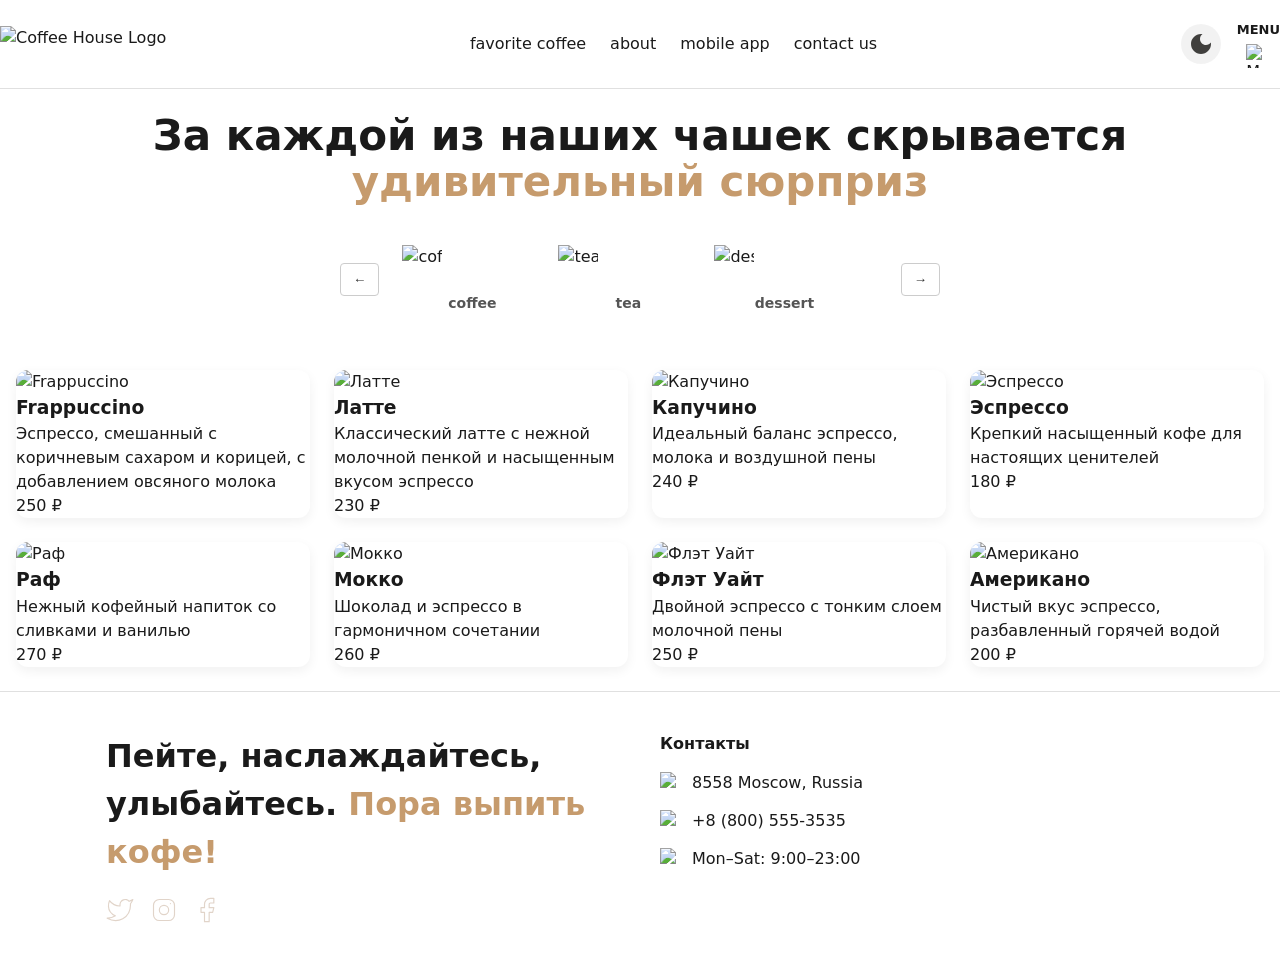
==== commit 3b5c516a: "fix: add new func js" ====
--- a/catalog.html
+++ b/catalog.html
@@ -4,11 +4,6 @@
     <meta charset="UTF-8" />
     <meta name="viewport" content="width=device-width, initial-scale=1.0" />
     <link rel="stylesheet" href="style/style.css">
-    <link rel="icon" href="img/header/logo.svg">
-    <link rel="stylesheet" href="img/buttons">
-    <link rel="stylesheet" href="img/Catalog">
-    <link rel="stylesheet" href="img/Footer/">
-    <link rel="stylesheet" href="img/Main">
     <link rel="stylesheet" href="style/media.css">
     <title>Menu</title>
   </head>
@@ -94,7 +89,7 @@
   <button type="button" class="slider-btn slider-btn--prev" aria-label="Previous">←</button>
 
   <div class="slider-track">
-    <!-- Слайды: минимум 3, можно добавить больше -->
+  
     <div class="slider-slide">
       <img src="img/catalog/icon-1.png" alt="coffee" class="tab__image" />
       <p class="tab__text">coffee</p>
@@ -109,7 +104,7 @@
     </div>
   </div>
 
-  <!-- Индикаторы -->
+ 
   <div class="slider-indicators"></div>
 
   <button type="button" class="slider-btn slider-btn--next" aria-label="Next">→</button>
@@ -120,7 +115,7 @@
         <div class="main-container-grid">
           <div class="main-container-grid__card">
             <img
-              src="img/catalog/coffee-1.jpg"
+              src="img/Catalog/coffee-1.jpg"
               alt="coffee-1"
               class="main-container-grid__card--image"
             />
@@ -235,7 +230,7 @@
           </div>
           <div class="main-container-grid__card">
             <img
-              src="img/catalog/coffee-8.jpg"
+              src="img/Catalog/coffee-8.jpg"
               alt="coffee-8"
               class="main-container-grid__card--image"
             />
@@ -334,6 +329,6 @@
         </div>
       </div>
     </footer>
-    <script src="index.js"></script>
+    <script src="indexN.js"></script>
   </body>
-</html>+</html>  
--- a/style/style.css
+++ b/style/style.css
@@ -1,5 +1,4 @@
-/* --- Базовые сбросы и переменные --- */
-* {
+ * {
   box-sizing: border-box;
   margin: 0;
   padding: 0;
@@ -60,7 +59,7 @@
   padding: 64px 16px;
 }
 
-/* --- Header --- */
+
 .header {
   position: sticky;
   top: 0;
@@ -177,7 +176,7 @@
 .hamburger__line::before { top: -8px; }
 .hamburger__line::after { top: 8px; }
 
-/* --- Hero --- */
+
 .hero-container {
   max-width: 1100px;
   margin: 0 auto;
@@ -217,7 +216,7 @@
   opacity: 0.9;
 }
 
-/* --- Slider (Hero section) --- */
+
 .favorite-coffee-container {
   max-width: 1100px;
   margin: 0 auto;
@@ -292,7 +291,7 @@
   color: var(--accent);
 }
 
-/* --- About --- */
+
 .about__title {
   font-size: clamp(24px, 4vw, 36px);
   text-align: center;
@@ -322,7 +321,7 @@
   object-fit: cover;
 }
 
-/* --- Mobile App --- */
+
 .mobile-app-container {
   max-width: 1100px;
   margin: 0 auto;
@@ -371,7 +370,7 @@
   justify-self: end;
 }
 
-/* --- Main (Menu page) --- */
+
 .main {
   padding: 24px 16px;
 }
@@ -395,7 +394,6 @@
   line-height: 1.1;
 }
 
-/* Табы (категории) */
 .main-container__offer--tabs {
   display: flex;
   justify-content: center;
@@ -427,7 +425,7 @@
   color: var(--accent);
 }
 
-/* Сетка карточек */
+
 .main-container-grid {
   display: grid;
   grid-template-columns: repeat(auto-fill, minmax(260px, 1fr));
@@ -488,7 +486,6 @@
   font-size: 18px;
 }
 
-/* --- Slider (Menu page, native scroll) --- */
 .slider-wrapper {
   position: relative;
   max-width: 600px;
@@ -563,7 +560,6 @@
   background: #000;
 }
 
-/* --- Footer --- */
 .footer {
   background-color: var(--bg-body);
   border-top: 1px solid var(--border);
@@ -620,7 +616,6 @@
   line-height: 1.4;
 }
 
-/* --- Mobile Navigation --- */
 @media (max-width: 768px) {
   .header-navigation {
     position: absolute;
@@ -640,7 +635,7 @@
   }
 }
 
-/* --- Modal --- */
+
 .modal {
   position: fixed;
   inset: 0;
@@ -702,7 +697,7 @@
   font-weight: bold;
 }
 
-/* --- Utilities --- */
+
 .main-container-grid__card.hidden {
   display: none;
 }
@@ -723,4 +718,4 @@
 
 .btn-primary:hover {
   background: #333;
-}
+}
